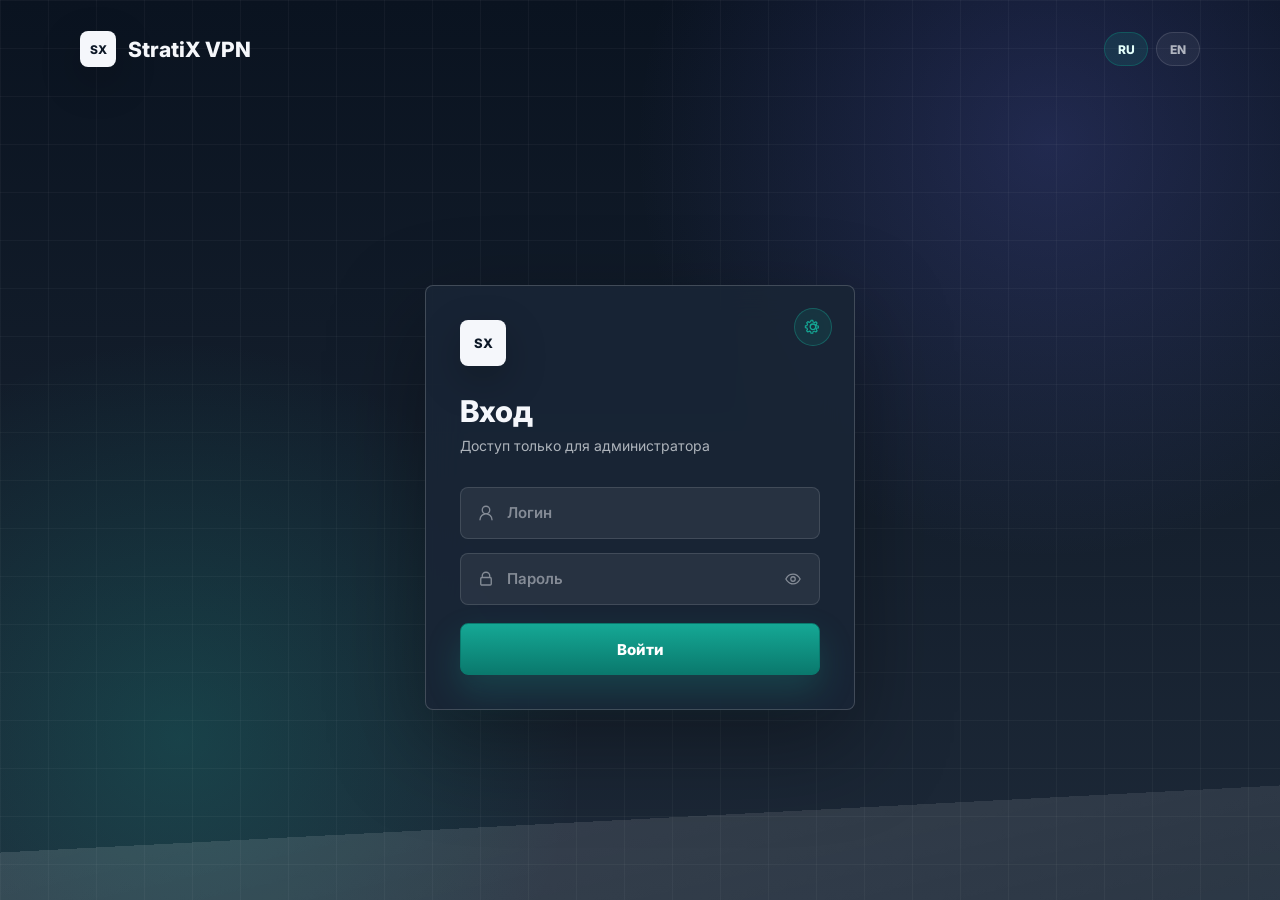
==== stratix-panel-preview/index.html @ 1c5e2c32 "Restore StratiX preview color palette" ====
<!doctype html>
<html lang="ru">
  <head>
    <meta charset="UTF-8" />
    <meta name="viewport" content="width=device-width, initial-scale=1.0" />
    <meta
      name="description"
      content="StratiX VPN panel preview: private 3AX-UI access screen."
    />
    <title>StratiX VPN Panel Preview</title>
    <style>
      @import url("https://fonts.googleapis.com/css2?family=Inter:wght@400;500;600;700;800&display=swap");

      :root {
        color-scheme: dark;
        --bg: #0a1320;
        --bg-2: #1d2938;
        --surface: rgba(25, 37, 54, 0.9);
        --surface-muted: rgba(255, 255, 255, 0.065);
        --line: rgba(255, 255, 255, 0.12);
        --line-strong: rgba(255, 255, 255, 0.18);
        --text: #f5f7fb;
        --muted: rgba(245, 247, 251, 0.68);
        --dim: rgba(245, 247, 251, 0.46);
        --accent: #15a895;
        --accent-strong: #0a796d;
        --focus: rgba(21, 168, 149, 0.22);
        --shadow: 0 34px 95px rgba(0, 0, 0, 0.34);
        --soft-shadow: 0 14px 42px rgba(0, 0, 0, 0.24);
        --radius: 8px;
      }

      * {
        box-sizing: border-box;
      }

      body {
        margin: 0;
        min-height: 100vh;
        overflow-x: hidden;
        background:
          linear-gradient(rgba(255, 255, 255, 0.035) 1px, transparent 1px),
          linear-gradient(90deg, rgba(255, 255, 255, 0.035) 1px, transparent 1px),
          radial-gradient(circle at 82% 16%, rgba(98, 102, 217, 0.24), transparent 32%),
          radial-gradient(circle at 14% 82%, rgba(21, 168, 149, 0.22), transparent 30%),
          linear-gradient(180deg, var(--bg), var(--bg-2));
        background-size:
          48px 48px,
          48px 48px,
          auto,
          auto,
          auto;
        color: var(--text);
        font-family: Inter, system-ui, -apple-system, BlinkMacSystemFont, "Segoe UI", sans-serif;
        letter-spacing: 0;
      }

      button,
      input {
        font: inherit;
      }

      button {
        cursor: pointer;
      }

      .page {
        position: relative;
        isolation: isolate;
        min-height: 100vh;
      }

      .page::after {
        position: fixed;
        right: -8vw;
        bottom: -25vh;
        left: -8vw;
        z-index: 0;
        height: 34vh;
        content: "";
        background:
          linear-gradient(170deg, rgba(255, 255, 255, 0.12), rgba(255, 255, 255, 0.03)),
          linear-gradient(7deg, transparent 0 43%, rgba(21, 168, 149, 0.24) 44% 49%, transparent 50%),
          linear-gradient(-6deg, transparent 0 33%, rgba(98, 102, 217, 0.24) 34% 39%, transparent 40%);
        transform: skewY(-3deg);
      }

      .shell {
        position: relative;
        z-index: 1;
        display: flex;
        flex-direction: column;
        width: min(1120px, calc(100vw - 48px));
        min-height: 100vh;
        margin: 0 auto;
        padding: 28px 0 44px;
      }

      .nav {
        display: flex;
        align-items: center;
        justify-content: space-between;
        gap: 18px;
        min-height: 42px;
      }

      .brand {
        display: inline-flex;
        align-items: center;
        gap: 12px;
        color: var(--text);
        font-size: 21px;
        font-weight: 800;
        text-decoration: none;
      }

      .brand-mark,
      .card-mark {
        display: grid;
        place-items: center;
        border-radius: var(--radius);
        background: #f5f7fb;
        color: #0d1827;
        font-weight: 800;
        box-shadow: var(--soft-shadow);
      }

      .brand-mark {
        width: 36px;
        height: 36px;
        font-size: 12px;
      }

      .language-controls {
        display: flex;
        align-items: center;
        gap: 8px;
      }

      .language-button {
        display: inline-flex;
        align-items: center;
        justify-content: center;
        min-width: 44px;
        min-height: 34px;
        padding: 0 12px;
        border: 1px solid var(--line);
        border-radius: 999px;
        background: rgba(255, 255, 255, 0.055);
        color: var(--muted);
        font-size: 12px;
        font-weight: 800;
      }

      .language-button.is-active {
        border-color: rgba(10, 134, 120, 0.42);
        background: rgba(21, 168, 149, 0.14);
        color: #e3fffb;
      }

      .preview-stage {
        display: grid;
        flex: 1;
        place-items: center;
        padding: clamp(54px, 11vh, 118px) 0 30px;
      }

      .login-card {
        position: relative;
        width: min(100%, 430px);
        padding: 34px;
        border: 1px solid var(--line-strong);
        border-radius: var(--radius);
        background: var(--surface);
        box-shadow: var(--shadow);
        backdrop-filter: blur(18px);
      }

      .settings-button {
        position: absolute;
        top: 22px;
        right: 22px;
        display: grid;
        width: 38px;
        height: 38px;
        place-items: center;
        border: 1px solid rgba(21, 168, 149, 0.38);
        border-radius: 999px;
        background: rgba(21, 168, 149, 0.12);
        color: var(--accent);
      }

      .settings-button svg {
        width: 18px;
        height: 18px;
      }

      .card-mark {
        width: 46px;
        height: 46px;
        font-size: 13px;
      }

      .card-title {
        margin: 28px 0 6px;
        color: var(--text);
        font-size: 30px;
        font-weight: 800;
        line-height: 1.18;
      }

      .card-subtitle {
        margin: 0 0 30px;
        color: var(--muted);
        font-size: 14px;
        line-height: 1.55;
      }

      .form {
        display: grid;
        gap: 14px;
      }

      .field {
        position: relative;
        display: block;
      }

      .field > svg {
        position: absolute;
        top: 50%;
        left: 17px;
        width: 18px;
        height: 18px;
        color: var(--dim);
        pointer-events: none;
        transform: translateY(-50%);
      }

      .field input {
        width: 100%;
        height: 52px;
        padding: 0 46px;
        border: 1px solid var(--line);
        border-radius: var(--radius);
        outline: none;
        appearance: none;
        background: var(--surface-muted);
        color: var(--text);
        font-size: 15px;
        font-weight: 600;
        line-height: 52px;
      }

      .field input::placeholder {
        color: var(--dim);
        font-weight: 600;
      }

      .field input:focus {
        border-color: rgba(10, 134, 120, 0.58);
        box-shadow: 0 0 0 3px var(--focus);
      }

      .eye-button {
        position: absolute;
        top: 50%;
        right: 11px;
        display: grid;
        width: 32px;
        height: 32px;
        place-items: center;
        border: 0;
        border-radius: 999px;
        background: transparent;
        color: var(--dim);
        transform: translateY(-50%);
      }

      .eye-button svg {
        width: 18px;
        height: 18px;
      }

      .submit {
        display: inline-flex;
        align-items: center;
        justify-content: center;
        width: 100%;
        min-height: 52px;
        margin-top: 4px;
        border: 1px solid var(--accent-strong);
        border-radius: var(--radius);
        background: linear-gradient(180deg, var(--accent), var(--accent-strong));
        color: #fff;
        font-size: 15px;
        font-weight: 800;
        box-shadow: 0 16px 34px rgba(21, 168, 149, 0.22);
      }

      .submit:focus-visible,
      .settings-button:focus-visible,
      .language-button:focus-visible,
      .eye-button:focus-visible {
        outline: 3px solid var(--focus);
        outline-offset: 2px;
      }

      .toast {
        position: fixed;
        right: 22px;
        bottom: 22px;
        z-index: 10;
        max-width: min(360px, calc(100vw - 44px));
        padding: 13px 15px;
        border: 1px solid var(--line-strong);
        border-radius: var(--radius);
        background: #192536;
        color: var(--text);
        box-shadow: var(--shadow);
        font-size: 14px;
        font-weight: 700;
        opacity: 0;
        transform: translateY(12px);
        transition:
          opacity 0.18s ease,
          transform 0.18s ease;
        pointer-events: none;
      }

      .toast.is-visible {
        opacity: 1;
        transform: translateY(0);
      }

      @media (max-width: 560px) {
        .shell {
          width: min(100vw - 28px, 430px);
          padding-top: 20px;
        }

        .brand {
          font-size: 19px;
        }

        .preview-stage {
          padding-top: 44px;
        }

        .login-card {
          padding: 24px;
        }
      }
    </style>
  </head>
  <body>
    <div class="page">
      <div class="shell">
        <header class="nav">
          <a class="brand" href="#" aria-label="StratiX VPN">
            <span class="brand-mark">SX</span>
            <span>StratiX VPN</span>
          </a>

          <div class="language-controls" aria-label="Language">
            <button class="language-button is-active" type="button" data-language="ru">RU</button>
            <button class="language-button" type="button" data-language="en">EN</button>
          </div>
        </header>

        <main class="preview-stage">
          <section class="login-card" aria-label="Login preview">
            <button class="settings-button" type="button" aria-label="Settings" data-demo-button>
              <svg viewBox="0 0 24 24" fill="none" aria-hidden="true">
                <path
                  d="M12 15.5A3.5 3.5 0 1 0 12 8a3.5 3.5 0 0 0 0 7.5Z"
                  stroke="currentColor"
                  stroke-width="1.8"
                />
                <path
                  d="M19.2 13.2v-2.4l-2.1-.4a6.7 6.7 0 0 0-.8-1.9l1.2-1.8-1.7-1.7-1.8 1.2c-.6-.3-1.2-.6-1.9-.8L11.7 3H9.3l-.4 2.1c-.7.2-1.3.4-1.9.8L5.2 4.7 3.5 6.4l1.2 1.8c-.3.6-.6 1.2-.8 1.9l-2.1.4v2.4l2.1.4c.2.7.4 1.3.8 1.9L3.5 17l1.7 1.7 1.8-1.2c.6.3 1.2.6 1.9.8l.4 2.1h2.4l.4-2.1c.7-.2 1.3-.4 1.9-.8l1.8 1.2 1.7-1.7-1.2-1.8c.3-.6.6-1.2.8-1.9l2.1-.1Z"
                  stroke="currentColor"
                  stroke-width="1.5"
                  stroke-linejoin="round"
                />
              </svg>
            </button>

            <span class="card-mark">SX</span>
            <h1 class="card-title" data-i18n="loginTitle">Вход</h1>
            <p class="card-subtitle" data-i18n="loginSubtitle">Доступ только для администратора</p>

            <form class="form" aria-label="Demo login form">
              <label class="field">
                <svg viewBox="0 0 24 24" fill="none" aria-hidden="true">
                  <path
                    d="M20 21a8 8 0 0 0-16 0M12 13a5 5 0 1 0 0-10 5 5 0 0 0 0 10Z"
                    stroke="currentColor"
                    stroke-width="1.8"
                    stroke-linecap="round"
                  />
                </svg>
                <input autocomplete="off" type="text" data-i18n-placeholder="username" />
              </label>
              <label class="field">
                <svg viewBox="0 0 24 24" fill="none" aria-hidden="true">
                  <path
                    d="M7 10V8a5 5 0 0 1 10 0v2M6.5 10h11A1.5 1.5 0 0 1 19 11.5v7A1.5 1.5 0 0 1 17.5 20h-11A1.5 1.5 0 0 1 5 18.5v-7A1.5 1.5 0 0 1 6.5 10Z"
                    stroke="currentColor"
                    stroke-width="1.8"
                    stroke-linecap="round"
                  />
                </svg>
                <input autocomplete="off" type="password" data-i18n-placeholder="password" />
                <button class="eye-button" type="button" aria-label="Show password" data-password-toggle>
                  <svg viewBox="0 0 24 24" fill="none" aria-hidden="true">
                    <path
                      d="M2.5 12S6 5.5 12 5.5 21.5 12 21.5 12 18 18.5 12 18.5 2.5 12 2.5 12Z"
                      stroke="currentColor"
                      stroke-width="1.7"
                    />
                    <path
                      d="M12 15a3 3 0 1 0 0-6 3 3 0 0 0 0 6Z"
                      stroke="currentColor"
                      stroke-width="1.7"
                    />
                  </svg>
                </button>
              </label>
              <button class="submit" type="submit" data-i18n="loginButton">Войти</button>
            </form>
          </section>
        </main>
      </div>
    </div>

    <div class="toast" role="status" aria-live="polite" data-toast></div>

    <script>
      const dictionary = {
        ru: {
          loginTitle: "Вход",
          loginSubtitle: "Доступ только для администратора",
          username: "Логин",
          password: "Пароль",
          loginButton: "Войти",
          demoToast: "Это preview. Настоящая панель открывается через SSH-туннель."
        },
        en: {
          loginTitle: "Sign in",
          loginSubtitle: "Administrator access only",
          username: "Username",
          password: "Password",
          loginButton: "Log in",
          demoToast: "This is a preview. The real panel opens through an SSH tunnel."
        }
      };

      const state = {
        language: localStorage.getItem("stratix-preview-language") || "ru"
      };

      const toast = document.querySelector("[data-toast]");

      function translate() {
        const copy = dictionary[state.language];
        document.documentElement.lang = state.language;
        document.querySelectorAll("[data-i18n]").forEach((node) => {
          const key = node.getAttribute("data-i18n");
          node.textContent = copy[key];
        });
        document.querySelectorAll("[data-i18n-placeholder]").forEach((node) => {
          const key = node.getAttribute("data-i18n-placeholder");
          node.setAttribute("placeholder", copy[key]);
        });
        document.querySelectorAll("[data-language]").forEach((button) => {
          button.classList.toggle("is-active", button.dataset.language === state.language);
        });
      }

      function showToast(message) {
        toast.textContent = message;
        toast.classList.add("is-visible");
        window.clearTimeout(showToast.timer);
        showToast.timer = window.setTimeout(() => toast.classList.remove("is-visible"), 2600);
      }

      document.querySelectorAll("[data-language]").forEach((button) => {
        button.addEventListener("click", () => {
          state.language = button.dataset.language;
          localStorage.setItem("stratix-preview-language", state.language);
          translate();
        });
      });

      document.querySelector("[data-password-toggle]").addEventListener("click", () => {
        const input = document.querySelector('input[type="password"], input[data-password-visible]');
        const isVisible = input.type === "text";
        input.type = isVisible ? "password" : "text";
        input.toggleAttribute("data-password-visible", !isVisible);
      });

      document.querySelectorAll("[data-demo-button], .form").forEach((element) => {
        element.addEventListener("click", (event) => {
          if (element.classList.contains("form") && event.target.tagName !== "BUTTON") {
            return;
          }
          event.preventDefault();
          showToast(dictionary[state.language].demoToast);
        });
      });

      translate();
    </script>
  </body>
</html>
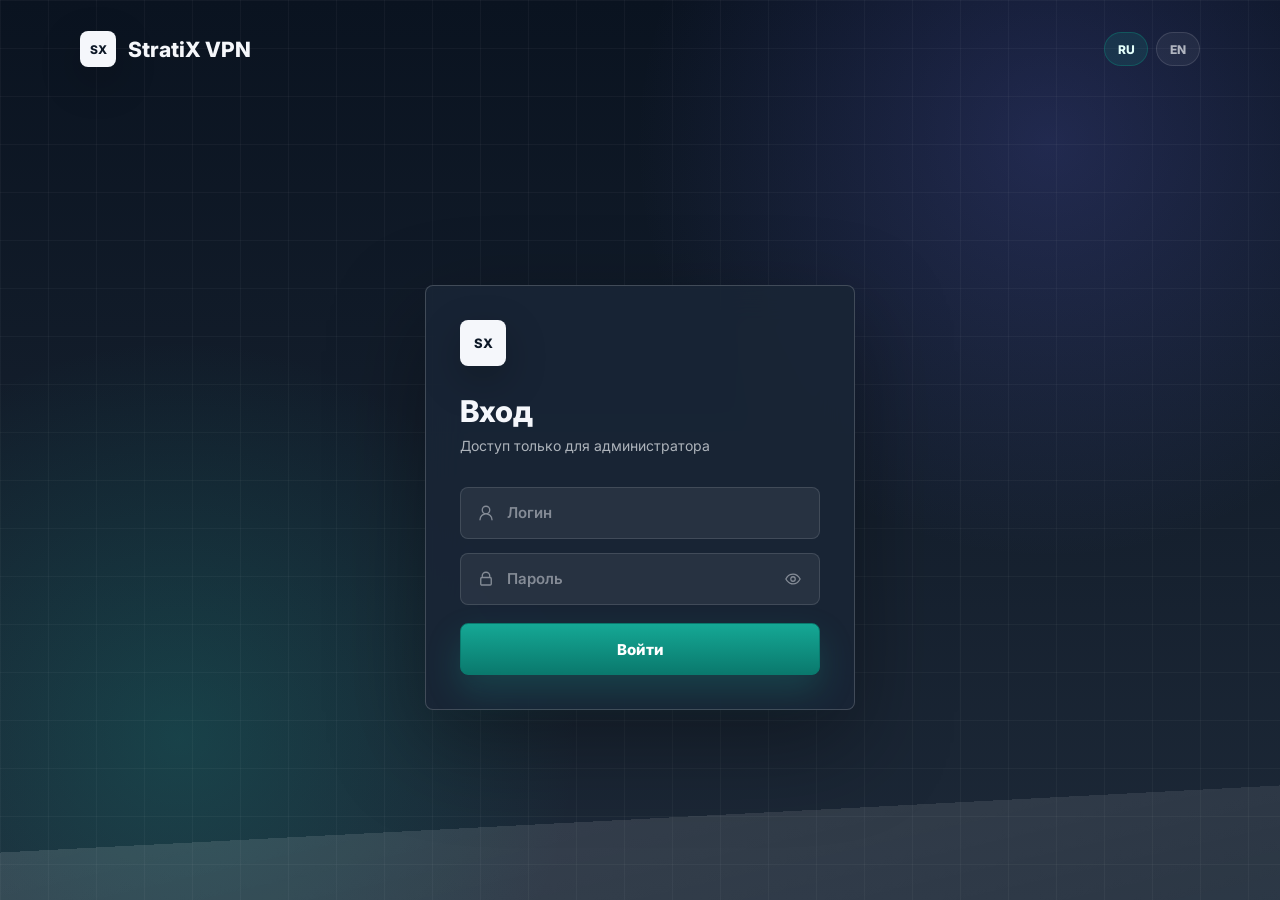
==== commit 0b857af8: "Remove preview toast and settings icon" ====
--- a/stratix-panel-preview/index.html
+++ b/stratix-panel-preview/index.html
@@ -176,25 +176,6 @@
         backdrop-filter: blur(18px);
       }
 
-      .settings-button {
-        position: absolute;
-        top: 22px;
-        right: 22px;
-        display: grid;
-        width: 38px;
-        height: 38px;
-        place-items: center;
-        border: 1px solid rgba(21, 168, 149, 0.38);
-        border-radius: 999px;
-        background: rgba(21, 168, 149, 0.12);
-        color: var(--accent);
-      }
-
-      .settings-button svg {
-        width: 18px;
-        height: 18px;
-      }
-
       .card-mark {
         width: 46px;
         height: 46px;
@@ -299,38 +280,10 @@
       }
 
       .submit:focus-visible,
-      .settings-button:focus-visible,
       .language-button:focus-visible,
       .eye-button:focus-visible {
         outline: 3px solid var(--focus);
         outline-offset: 2px;
-      }
-
-      .toast {
-        position: fixed;
-        right: 22px;
-        bottom: 22px;
-        z-index: 10;
-        max-width: min(360px, calc(100vw - 44px));
-        padding: 13px 15px;
-        border: 1px solid var(--line-strong);
-        border-radius: var(--radius);
-        background: #192536;
-        color: var(--text);
-        box-shadow: var(--shadow);
-        font-size: 14px;
-        font-weight: 700;
-        opacity: 0;
-        transform: translateY(12px);
-        transition:
-          opacity 0.18s ease,
-          transform 0.18s ease;
-        pointer-events: none;
-      }
-
-      .toast.is-visible {
-        opacity: 1;
-        transform: translateY(0);
       }
 
       @media (max-width: 560px) {
@@ -370,22 +323,6 @@
 
         <main class="preview-stage">
           <section class="login-card" aria-label="Login preview">
-            <button class="settings-button" type="button" aria-label="Settings" data-demo-button>
-              <svg viewBox="0 0 24 24" fill="none" aria-hidden="true">
-                <path
-                  d="M12 15.5A3.5 3.5 0 1 0 12 8a3.5 3.5 0 0 0 0 7.5Z"
-                  stroke="currentColor"
-                  stroke-width="1.8"
-                />
-                <path
-                  d="M19.2 13.2v-2.4l-2.1-.4a6.7 6.7 0 0 0-.8-1.9l1.2-1.8-1.7-1.7-1.8 1.2c-.6-.3-1.2-.6-1.9-.8L11.7 3H9.3l-.4 2.1c-.7.2-1.3.4-1.9.8L5.2 4.7 3.5 6.4l1.2 1.8c-.3.6-.6 1.2-.8 1.9l-2.1.4v2.4l2.1.4c.2.7.4 1.3.8 1.9L3.5 17l1.7 1.7 1.8-1.2c.6.3 1.2.6 1.9.8l.4 2.1h2.4l.4-2.1c.7-.2 1.3-.4 1.9-.8l1.8 1.2 1.7-1.7-1.2-1.8c.3-.6.6-1.2.8-1.9l2.1-.1Z"
-                  stroke="currentColor"
-                  stroke-width="1.5"
-                  stroke-linejoin="round"
-                />
-              </svg>
-            </button>
-
             <span class="card-mark">SX</span>
             <h1 class="card-title" data-i18n="loginTitle">Вход</h1>
             <p class="card-subtitle" data-i18n="loginSubtitle">Доступ только для администратора</p>
@@ -434,8 +371,6 @@
       </div>
     </div>
 
-    <div class="toast" role="status" aria-live="polite" data-toast></div>
-
     <script>
       const dictionary = {
         ru: {
@@ -443,24 +378,20 @@
           loginSubtitle: "Доступ только для администратора",
           username: "Логин",
           password: "Пароль",
-          loginButton: "Войти",
-          demoToast: "Это preview. Настоящая панель открывается через SSH-туннель."
+          loginButton: "Войти"
         },
         en: {
           loginTitle: "Sign in",
           loginSubtitle: "Administrator access only",
           username: "Username",
           password: "Password",
-          loginButton: "Log in",
-          demoToast: "This is a preview. The real panel opens through an SSH tunnel."
+          loginButton: "Log in"
         }
       };
 
       const state = {
         language: localStorage.getItem("stratix-preview-language") || "ru"
       };
-
-      const toast = document.querySelector("[data-toast]");
 
       function translate() {
         const copy = dictionary[state.language];
@@ -478,13 +409,6 @@
         });
       }
 
-      function showToast(message) {
-        toast.textContent = message;
-        toast.classList.add("is-visible");
-        window.clearTimeout(showToast.timer);
-        showToast.timer = window.setTimeout(() => toast.classList.remove("is-visible"), 2600);
-      }
-
       document.querySelectorAll("[data-language]").forEach((button) => {
         button.addEventListener("click", () => {
           state.language = button.dataset.language;
@@ -500,14 +424,8 @@
         input.toggleAttribute("data-password-visible", !isVisible);
       });
 
-      document.querySelectorAll("[data-demo-button], .form").forEach((element) => {
-        element.addEventListener("click", (event) => {
-          if (element.classList.contains("form") && event.target.tagName !== "BUTTON") {
-            return;
-          }
-          event.preventDefault();
-          showToast(dictionary[state.language].demoToast);
-        });
+      document.querySelector(".form").addEventListener("submit", (event) => {
+        event.preventDefault();
       });
 
       translate();
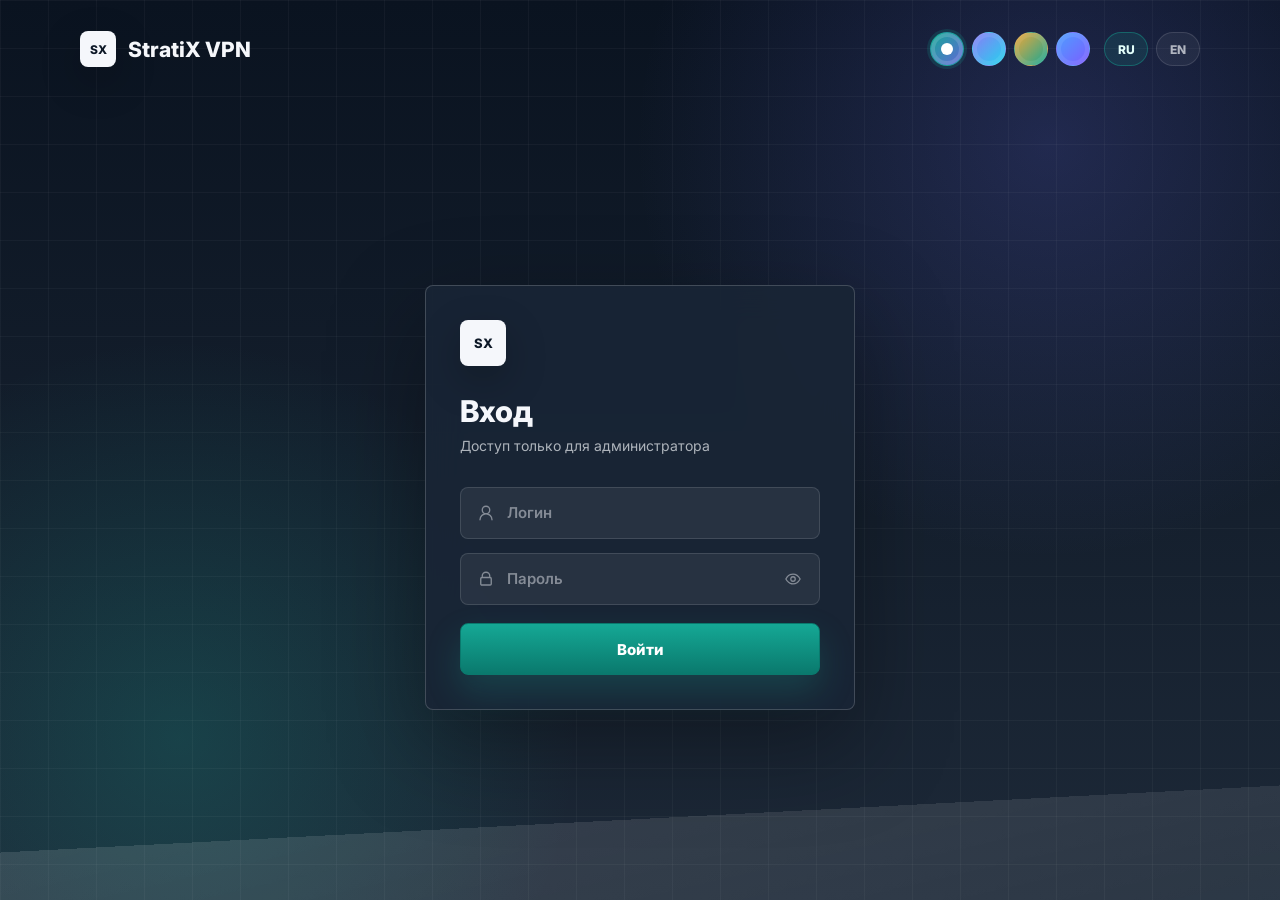
==== commit 338250aa: "Add StratiX preview theme color picker" ====
--- a/stratix-panel-preview/index.html
+++ b/stratix-panel-preview/index.html
@@ -24,10 +24,49 @@
         --dim: rgba(245, 247, 251, 0.46);
         --accent: #15a895;
         --accent-strong: #0a796d;
-        --focus: rgba(21, 168, 149, 0.22);
+        --accent-rgb: 21, 168, 149;
+        --glow-a-rgb: 98, 102, 217;
+        --glow-b-rgb: 21, 168, 149;
+        --focus: rgba(var(--accent-rgb), 0.22);
         --shadow: 0 34px 95px rgba(0, 0, 0, 0.34);
         --soft-shadow: 0 14px 42px rgba(0, 0, 0, 0.24);
         --radius: 8px;
+      }
+
+      body[data-theme="violet"] {
+        --bg: #100f24;
+        --bg-2: #251f3e;
+        --surface: rgba(31, 28, 55, 0.9);
+        --surface-muted: rgba(255, 255, 255, 0.07);
+        --accent: #8b7cf6;
+        --accent-strong: #5e50c9;
+        --accent-rgb: 139, 124, 246;
+        --glow-a-rgb: 139, 124, 246;
+        --glow-b-rgb: 34, 211, 238;
+      }
+
+      body[data-theme="amber"] {
+        --bg: #17120c;
+        --bg-2: #2b2116;
+        --surface: rgba(43, 32, 21, 0.9);
+        --surface-muted: rgba(255, 255, 255, 0.065);
+        --accent: #f1a638;
+        --accent-strong: #ad6315;
+        --accent-rgb: 241, 166, 56;
+        --glow-a-rgb: 241, 166, 56;
+        --glow-b-rgb: 21, 168, 149;
+      }
+
+      body[data-theme="blue"] {
+        --bg: #071528;
+        --bg-2: #172b47;
+        --surface: rgba(21, 39, 63, 0.9);
+        --surface-muted: rgba(255, 255, 255, 0.065);
+        --accent: #4d9fff;
+        --accent-strong: #276bc4;
+        --accent-rgb: 77, 159, 255;
+        --glow-a-rgb: 77, 159, 255;
+        --glow-b-rgb: 125, 92, 255;
       }
 
       * {
@@ -41,8 +80,8 @@
         background:
           linear-gradient(rgba(255, 255, 255, 0.035) 1px, transparent 1px),
           linear-gradient(90deg, rgba(255, 255, 255, 0.035) 1px, transparent 1px),
-          radial-gradient(circle at 82% 16%, rgba(98, 102, 217, 0.24), transparent 32%),
-          radial-gradient(circle at 14% 82%, rgba(21, 168, 149, 0.22), transparent 30%),
+          radial-gradient(circle at 82% 16%, rgba(var(--glow-a-rgb), 0.24), transparent 32%),
+          radial-gradient(circle at 14% 82%, rgba(var(--glow-b-rgb), 0.22), transparent 30%),
           linear-gradient(180deg, var(--bg), var(--bg-2));
         background-size:
           48px 48px,
@@ -80,8 +119,8 @@
         content: "";
         background:
           linear-gradient(170deg, rgba(255, 255, 255, 0.12), rgba(255, 255, 255, 0.03)),
-          linear-gradient(7deg, transparent 0 43%, rgba(21, 168, 149, 0.24) 44% 49%, transparent 50%),
-          linear-gradient(-6deg, transparent 0 33%, rgba(98, 102, 217, 0.24) 34% 39%, transparent 40%);
+          linear-gradient(7deg, transparent 0 43%, rgba(var(--glow-b-rgb), 0.24) 44% 49%, transparent 50%),
+          linear-gradient(-6deg, transparent 0 33%, rgba(var(--glow-a-rgb), 0.24) 34% 39%, transparent 40%);
         transform: skewY(-3deg);
       }
 
@@ -131,10 +170,44 @@
         font-size: 12px;
       }
 
+      .panel-controls {
+        display: flex;
+        align-items: center;
+        gap: 14px;
+      }
+
+      .theme-controls,
       .language-controls {
         display: flex;
         align-items: center;
         gap: 8px;
+      }
+
+      .theme-swatch {
+        position: relative;
+        width: 34px;
+        height: 34px;
+        border: 1px solid var(--line);
+        border-radius: 999px;
+        background:
+          linear-gradient(135deg, var(--swatch-a), var(--swatch-b));
+        box-shadow: inset 0 0 0 4px rgba(255, 255, 255, 0.08);
+        padding: 0;
+      }
+
+      .theme-swatch.is-active {
+        border-color: rgba(var(--accent-rgb), 0.74);
+        box-shadow:
+          inset 0 0 0 4px rgba(255, 255, 255, 0.14),
+          0 0 0 3px rgba(var(--accent-rgb), 0.18);
+      }
+
+      .theme-swatch.is-active::after {
+        position: absolute;
+        inset: 10px;
+        border-radius: 999px;
+        background: #fff;
+        content: "";
       }
 
       .language-button {
@@ -153,8 +226,8 @@
       }
 
       .language-button.is-active {
-        border-color: rgba(10, 134, 120, 0.42);
-        background: rgba(21, 168, 149, 0.14);
+        border-color: rgba(var(--accent-rgb), 0.42);
+        background: rgba(var(--accent-rgb), 0.14);
         color: #e3fffb;
       }
 
@@ -239,7 +312,7 @@
       }
 
       .field input:focus {
-        border-color: rgba(10, 134, 120, 0.58);
+        border-color: rgba(var(--accent-rgb), 0.58);
         box-shadow: 0 0 0 3px var(--focus);
       }
 
@@ -276,11 +349,12 @@
         color: #fff;
         font-size: 15px;
         font-weight: 800;
-        box-shadow: 0 16px 34px rgba(21, 168, 149, 0.22);
+        box-shadow: 0 16px 34px rgba(var(--accent-rgb), 0.22);
       }
 
       .submit:focus-visible,
       .language-button:focus-visible,
+      .theme-swatch:focus-visible,
       .eye-button:focus-visible {
         outline: 3px solid var(--focus);
         outline-offset: 2px;
@@ -294,6 +368,21 @@
 
         .brand {
           font-size: 19px;
+        }
+
+        .nav {
+          align-items: flex-start;
+        }
+
+        .panel-controls {
+          align-items: flex-end;
+          flex-direction: column;
+          gap: 8px;
+        }
+
+        .theme-swatch {
+          width: 32px;
+          height: 32px;
         }
 
         .preview-stage {
@@ -315,9 +404,41 @@
             <span>StratiX VPN</span>
           </a>
 
-          <div class="language-controls" aria-label="Language">
-            <button class="language-button is-active" type="button" data-language="ru">RU</button>
-            <button class="language-button" type="button" data-language="en">EN</button>
+          <div class="panel-controls">
+            <div class="theme-controls" aria-label="Цвет темы">
+              <button
+                class="theme-swatch is-active"
+                type="button"
+                data-theme="ocean"
+                aria-label="Бирюзовая тема"
+                style="--swatch-a: #15a895; --swatch-b: #6266d9"
+              ></button>
+              <button
+                class="theme-swatch"
+                type="button"
+                data-theme="violet"
+                aria-label="Фиолетовая тема"
+                style="--swatch-a: #8b7cf6; --swatch-b: #22d3ee"
+              ></button>
+              <button
+                class="theme-swatch"
+                type="button"
+                data-theme="amber"
+                aria-label="Янтарная тема"
+                style="--swatch-a: #f1a638; --swatch-b: #15a895"
+              ></button>
+              <button
+                class="theme-swatch"
+                type="button"
+                data-theme="blue"
+                aria-label="Синяя тема"
+                style="--swatch-a: #4d9fff; --swatch-b: #7d5cff"
+              ></button>
+            </div>
+            <div class="language-controls" aria-label="Language">
+              <button class="language-button is-active" type="button" data-language="ru">RU</button>
+              <button class="language-button" type="button" data-language="en">EN</button>
+            </div>
           </div>
         </header>
 
@@ -389,8 +510,13 @@
         }
       };
 
+      const availableThemes = ["ocean", "violet", "amber", "blue"];
+
       const state = {
-        language: localStorage.getItem("stratix-preview-language") || "ru"
+        language: localStorage.getItem("stratix-preview-language") || "ru",
+        theme: availableThemes.includes(localStorage.getItem("stratix-preview-theme"))
+          ? localStorage.getItem("stratix-preview-theme")
+          : "ocean"
       };
 
       function translate() {
@@ -409,6 +535,14 @@
         });
       }
 
+      function applyTheme() {
+        document.body.dataset.theme = state.theme;
+        document.querySelectorAll(".theme-swatch[data-theme]").forEach((button) => {
+          button.classList.toggle("is-active", button.dataset.theme === state.theme);
+        });
+        localStorage.setItem("stratix-preview-theme", state.theme);
+      }
+
       document.querySelectorAll("[data-language]").forEach((button) => {
         button.addEventListener("click", () => {
           state.language = button.dataset.language;
@@ -417,6 +551,13 @@
         });
       });
 
+      document.querySelectorAll(".theme-swatch[data-theme]").forEach((button) => {
+        button.addEventListener("click", () => {
+          state.theme = button.dataset.theme;
+          applyTheme();
+        });
+      });
+
       document.querySelector("[data-password-toggle]").addEventListener("click", () => {
         const input = document.querySelector('input[type="password"], input[data-password-visible]');
         const isVisible = input.type === "text";
@@ -428,6 +569,7 @@
         event.preventDefault();
       });
 
+      applyTheme();
       translate();
     </script>
   </body>
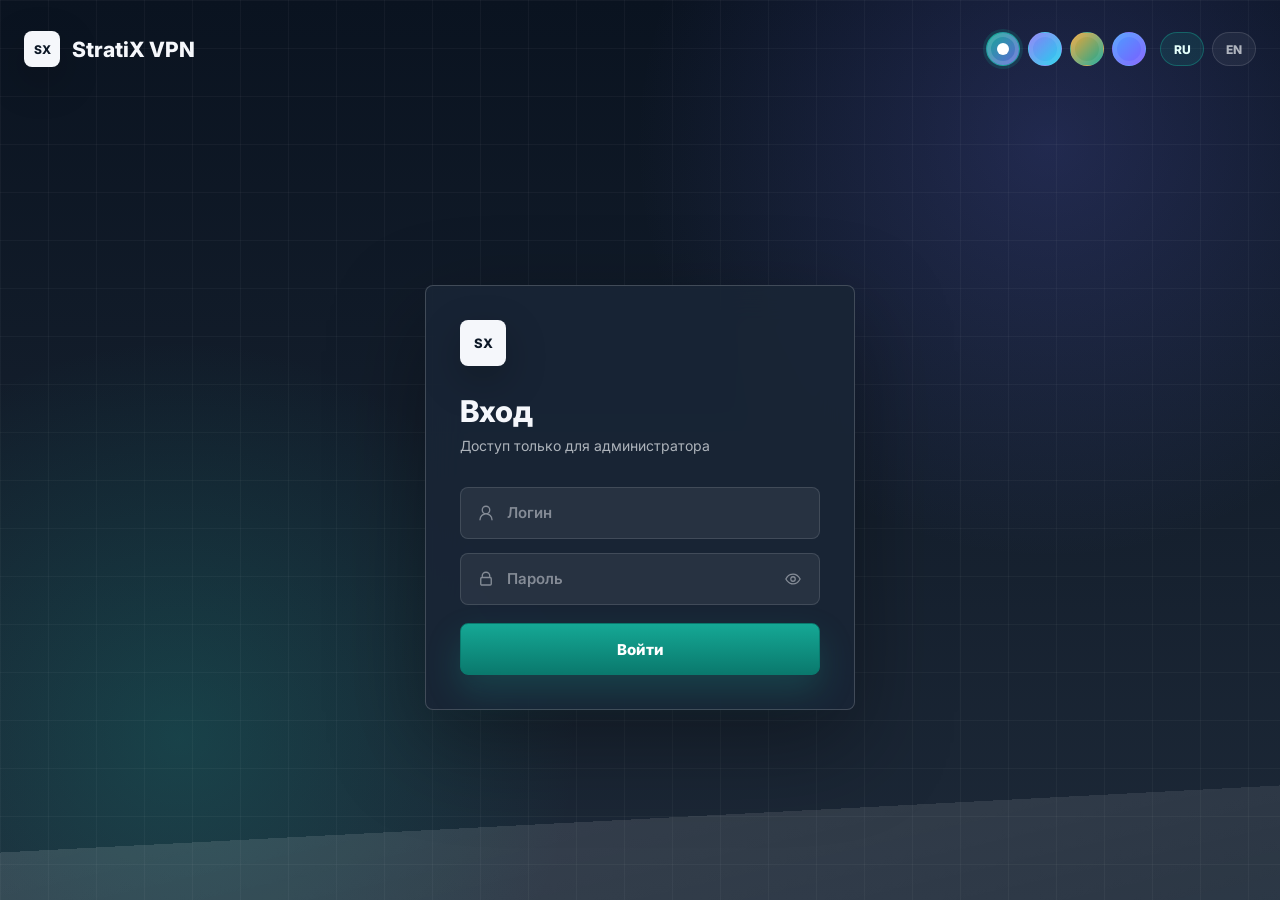
==== commit 146a9be0: "Refine StratiX preview dashboard UI" ====
--- a/stratix-panel-preview/index.html
+++ b/stratix-panel-preview/index.html
@@ -103,6 +103,10 @@
         cursor: pointer;
       }
 
+      .is-hidden {
+        display: none !important;
+      }
+
       .page {
         position: relative;
         isolation: isolate;
@@ -129,7 +133,7 @@
         z-index: 1;
         display: flex;
         flex-direction: column;
-        width: min(1120px, calc(100vw - 48px));
+        width: min(1260px, calc(100vw - 48px));
         min-height: 100vh;
         margin: 0 auto;
         padding: 28px 0 44px;
@@ -231,11 +235,17 @@
         color: #e3fffb;
       }
 
-      .preview-stage {
+      .preview-stage,
+      .dashboard-stage {
         display: grid;
         flex: 1;
         place-items: center;
         padding: clamp(54px, 11vh, 118px) 0 30px;
+      }
+
+      .dashboard-stage {
+        place-items: start center;
+        padding: 30px 0;
       }
 
       .login-card {
@@ -273,6 +283,19 @@
       .form {
         display: grid;
         gap: 14px;
+      }
+
+      .form-error {
+        min-height: 19px;
+        margin: -2px 0 0;
+        color: #ff8f9b;
+        font-size: 13px;
+        font-weight: 700;
+        line-height: 1.45;
+      }
+
+      .form-error:empty {
+        display: none;
       }
 
       .field {
@@ -352,7 +375,381 @@
         box-shadow: 0 16px 34px rgba(var(--accent-rgb), 0.22);
       }
 
+      .console-panel {
+        width: min(100%, 1180px);
+        padding: 0;
+        overflow: hidden;
+        border: 1px solid var(--line-strong);
+        border-radius: var(--radius);
+        background: rgba(13, 24, 38, 0.96);
+        box-shadow: var(--shadow);
+        backdrop-filter: blur(18px);
+      }
+
+      .operator-console {
+        display: grid;
+        grid-template-columns: 218px minmax(0, 1fr);
+        min-height: 672px;
+      }
+
+      .console-sidebar {
+        display: flex;
+        flex-direction: column;
+        gap: 18px;
+        padding: 18px 14px;
+        border-right: 1px solid var(--line);
+        background: rgba(0, 0, 0, 0.14);
+      }
+
+      .sidebar-brand {
+        display: flex;
+        align-items: center;
+        gap: 10px;
+        padding: 4px 4px 12px;
+        border-bottom: 1px solid var(--line);
+        color: var(--text);
+        font-size: 15px;
+        font-weight: 850;
+      }
+
+      .sidebar-brand .card-mark {
+        width: 34px;
+        height: 34px;
+        font-size: 11px;
+      }
+
+      .sidebar-nav {
+        display: grid;
+        gap: 5px;
+      }
+
+      .sidebar-link {
+        display: flex;
+        align-items: center;
+        justify-content: space-between;
+        min-height: 34px;
+        padding: 0 10px;
+        border-radius: 7px;
+        color: var(--muted);
+        font-size: 13px;
+        font-weight: 750;
+      }
+
+      .sidebar-link.is-active {
+        background: rgba(var(--accent-rgb), 0.13);
+        color: var(--text);
+      }
+
+      .sidebar-count {
+        min-width: 24px;
+        padding: 2px 7px;
+        border-radius: 999px;
+        background: rgba(255, 255, 255, 0.08);
+        color: var(--text);
+        font-size: 11px;
+        text-align: center;
+      }
+
+      .sidebar-foot {
+        margin-top: auto;
+        padding: 12px 10px;
+        border: 1px solid var(--line);
+        border-radius: var(--radius);
+        color: var(--muted);
+        font-size: 12px;
+        line-height: 1.45;
+      }
+
+      .workbench {
+        min-width: 0;
+        padding: 22px;
+      }
+
+      .console-top {
+        display: flex;
+        align-items: center;
+        justify-content: space-between;
+        gap: 18px;
+        padding-bottom: 18px;
+        border-bottom: 1px solid var(--line);
+      }
+
+      .console-heading {
+        display: flex;
+        align-items: center;
+        gap: 14px;
+      }
+
+      .console-title {
+        margin: 0;
+        color: var(--text);
+        font-size: 22px;
+        font-weight: 800;
+        line-height: 1.12;
+      }
+
+      .console-subtitle {
+        display: none;
+      }
+
+      .logout-button {
+        min-height: 36px;
+        padding: 0 14px;
+        border: 1px solid var(--line);
+        border-radius: 999px;
+        background: rgba(255, 255, 255, 0.055);
+        color: var(--text);
+        font-size: 13px;
+        font-weight: 800;
+      }
+
+      .dashboard-grid {
+        display: grid;
+        grid-template-columns: repeat(4, minmax(0, 1fr));
+        gap: 10px;
+        margin-top: 16px;
+      }
+
+      .dashboard-card {
+        min-height: 84px;
+        padding: 14px;
+        border: 1px solid var(--line);
+        border-radius: var(--radius);
+        background: rgba(255, 255, 255, 0.035);
+      }
+
+      .dashboard-card span {
+        display: block;
+        color: var(--dim);
+        font-size: 12px;
+        font-weight: 800;
+        text-transform: uppercase;
+      }
+
+      .dashboard-card strong {
+        display: block;
+        margin-top: 10px;
+        color: var(--text);
+        font-size: 23px;
+        line-height: 1.1;
+      }
+
+      .dashboard-card p {
+        display: none;
+      }
+
+      .dashboard-card strong.small-value {
+        font-size: 18px;
+      }
+
+      .console-layout {
+        display: grid;
+        grid-template-columns: minmax(0, 1.45fr) minmax(260px, 0.9fr);
+        gap: 12px;
+        margin-top: 12px;
+      }
+
+      .console-layout--lower {
+        grid-template-columns: minmax(0, 1.2fr) minmax(280px, 0.8fr);
+      }
+
+      .section-card {
+        min-width: 0;
+        padding: 16px;
+        border: 1px solid var(--line);
+        border-radius: var(--radius);
+        background: rgba(255, 255, 255, 0.026);
+      }
+
+      .section-head {
+        display: flex;
+        align-items: flex-start;
+        justify-content: space-between;
+        gap: 14px;
+        margin-bottom: 14px;
+      }
+
+      .section-title {
+        margin: 0;
+        color: var(--text);
+        font-size: 16px;
+        font-weight: 850;
+      }
+
+      .section-subtitle {
+        display: none;
+      }
+
+      .state-pill {
+        flex: 0 0 auto;
+        display: inline-flex;
+        align-items: center;
+        gap: 8px;
+        min-height: 30px;
+        padding: 0 10px;
+        border: 1px solid rgba(var(--accent-rgb), 0.28);
+        border-radius: 999px;
+        background: rgba(var(--accent-rgb), 0.12);
+        color: var(--text);
+        font-size: 12px;
+        font-weight: 850;
+      }
+
+      .state-pill::before {
+        width: 7px;
+        height: 7px;
+        border-radius: 999px;
+        background: var(--accent);
+        content: "";
+      }
+
+      .server-row,
+      .client-row,
+      .audit-row {
+        display: grid;
+        gap: 12px;
+        padding: 13px 0;
+        border-top: 1px solid var(--line);
+      }
+
+      .server-row {
+        grid-template-columns: minmax(110px, 0.85fr) minmax(120px, 0.75fr) minmax(180px, 1.25fr) minmax(90px, 0.55fr);
+        align-items: center;
+      }
+
+      .client-row {
+        grid-template-columns: minmax(130px, 1fr) minmax(88px, 0.55fr) minmax(120px, 0.75fr) minmax(105px, 0.65fr);
+        align-items: center;
+      }
+
+      .audit-row {
+        grid-template-columns: 62px minmax(0, 1fr) minmax(120px, 0.65fr);
+        align-items: center;
+      }
+
+      .row-title {
+        color: var(--text);
+        font-size: 14px;
+        font-weight: 850;
+      }
+
+      .row-subtitle,
+      .row-muted {
+        color: var(--muted);
+        font-size: 12px;
+        line-height: 1.45;
+      }
+
+      .row-subtitle {
+        display: none;
+      }
+
+      .badge-list {
+        display: flex;
+        flex-wrap: wrap;
+        gap: 6px;
+      }
+
+      .protocol-badge {
+        display: inline-flex;
+        align-items: center;
+        min-height: 26px;
+        padding: 0 9px;
+        border: 1px solid var(--line);
+        border-radius: 999px;
+        background: rgba(255, 255, 255, 0.05);
+        color: var(--text);
+        font-size: 12px;
+        font-weight: 800;
+        white-space: nowrap;
+      }
+
+      .meta-grid {
+        display: grid;
+        grid-template-columns: repeat(2, minmax(0, 1fr));
+        gap: 10px;
+      }
+
+      .meta-item {
+        min-height: 76px;
+        padding: 12px;
+        border: 1px solid var(--line);
+        border-radius: calc(var(--radius) - 2px);
+        background: rgba(0, 0, 0, 0.1);
+      }
+
+      .meta-item span {
+        display: block;
+        color: var(--dim);
+        font-size: 11px;
+        font-weight: 850;
+        text-transform: uppercase;
+      }
+
+      .meta-item strong {
+        display: block;
+        margin-top: 8px;
+        color: var(--text);
+        font-size: 14px;
+        line-height: 1.3;
+      }
+
+      .table-head {
+        display: grid;
+        grid-template-columns: minmax(130px, 1fr) minmax(88px, 0.55fr) minmax(120px, 0.75fr) minmax(105px, 0.65fr);
+        gap: 12px;
+        padding: 0 0 10px;
+        color: var(--dim);
+        font-size: 11px;
+        font-weight: 850;
+        text-transform: uppercase;
+      }
+
+      .status-line {
+        display: inline-flex;
+        align-items: center;
+        gap: 8px;
+      }
+
+      .dashboard-card strong.status-line {
+        display: inline-flex;
+      }
+
+      .status-line::before {
+        width: 8px;
+        height: 8px;
+        flex: 0 0 8px;
+        border-radius: 999px;
+        background: var(--accent);
+        box-shadow: none;
+        content: "";
+      }
+
+      .status-chip {
+        display: inline-flex;
+        align-items: center;
+        gap: 7px;
+        width: fit-content;
+        min-height: 26px;
+        padding: 0 10px;
+        border: 1px solid rgba(var(--accent-rgb), 0.28);
+        border-radius: 999px;
+        background: rgba(var(--accent-rgb), 0.1);
+        color: var(--text);
+        font-size: 12px;
+        font-weight: 850;
+      }
+
+      .status-chip::before {
+        width: 7px;
+        height: 7px;
+        border-radius: 999px;
+        background: var(--accent);
+        content: "";
+      }
+
       .submit:focus-visible,
+      .logout-button:focus-visible,
       .language-button:focus-visible,
       .theme-swatch:focus-visible,
       .eye-button:focus-visible {
@@ -391,6 +788,41 @@
 
         .login-card {
           padding: 24px;
+        }
+
+        .console-panel {
+          padding: 0;
+        }
+
+        .console-top {
+          flex-direction: column;
+          align-items: flex-start;
+        }
+
+        .dashboard-grid {
+          grid-template-columns: 1fr;
+        }
+
+        .console-layout,
+        .console-layout--lower,
+        .operator-console,
+        .server-row,
+        .client-row,
+        .table-head,
+        .meta-grid {
+          grid-template-columns: 1fr;
+        }
+
+        .table-head {
+          display: none;
+        }
+
+        .console-sidebar {
+          display: none;
+        }
+
+        .workbench {
+          padding: 18px;
         }
       }
     </style>
@@ -442,7 +874,7 @@
           </div>
         </header>
 
-        <main class="preview-stage">
+        <main class="preview-stage" data-login-screen>
           <section class="login-card" aria-label="Login preview">
             <span class="card-mark">SX</span>
             <h1 class="card-title" data-i18n="loginTitle">Вход</h1>
@@ -458,7 +890,12 @@
                     stroke-linecap="round"
                   />
                 </svg>
-                <input autocomplete="off" type="text" data-i18n-placeholder="username" />
+                <input
+                  autocomplete="username"
+                  type="text"
+                  data-login-username
+                  data-i18n-placeholder="username"
+                />
               </label>
               <label class="field">
                 <svg viewBox="0 0 24 24" fill="none" aria-hidden="true">
@@ -469,7 +906,12 @@
                     stroke-linecap="round"
                   />
                 </svg>
-                <input autocomplete="off" type="password" data-i18n-placeholder="password" />
+                <input
+                  autocomplete="current-password"
+                  type="password"
+                  data-login-password
+                  data-i18n-placeholder="password"
+                />
                 <button class="eye-button" type="button" aria-label="Show password" data-password-toggle>
                   <svg viewBox="0 0 24 24" fill="none" aria-hidden="true">
                     <path
@@ -485,8 +927,194 @@
                   </svg>
                 </button>
               </label>
+              <p class="form-error" aria-live="polite" data-login-error></p>
               <button class="submit" type="submit" data-i18n="loginButton">Войти</button>
             </form>
+          </section>
+        </main>
+
+        <main class="dashboard-stage is-hidden" data-dashboard-screen>
+          <section class="console-panel" aria-label="StratiX console">
+            <div class="operator-console">
+              <aside class="console-sidebar" aria-label="Console navigation">
+                <div class="sidebar-brand">
+                  <span class="card-mark">SX</span>
+                  <span>StratiX</span>
+                </div>
+                <nav class="sidebar-nav" aria-label="Preview sections">
+                  <div class="sidebar-link is-active">
+                    <span data-i18n="navOverview">Обзор</span>
+                    <span class="sidebar-count">4</span>
+                  </div>
+                  <div class="sidebar-link">
+                    <span data-i18n="navServers">Серверы</span>
+                    <span class="sidebar-count">1</span>
+                  </div>
+                  <div class="sidebar-link">
+                    <span data-i18n="navClients">Клиенты</span>
+                    <span class="sidebar-count">18</span>
+                  </div>
+                  <div class="sidebar-link">
+                    <span data-i18n="navBot">Бот</span>
+                    <span class="sidebar-count">on</span>
+                  </div>
+                  <div class="sidebar-link">
+                    <span data-i18n="navLogs">Журнал</span>
+                    <span class="sidebar-count">3</span>
+                  </div>
+                </nav>
+                <div class="sidebar-foot" data-i18n="sidebarFoot">
+                  Preview без подключения к приватному серверу.
+                </div>
+              </aside>
+
+              <div class="workbench">
+                <div class="console-top">
+                  <div class="console-heading">
+                    <span class="card-mark">SX</span>
+                    <div>
+                      <h1 class="console-title" data-i18n="consoleTitle">StratiX Console</h1>
+                      <p class="console-subtitle" data-i18n="consoleSubtitle">
+                        Управление VPN-доступом и ботом
+                      </p>
+                    </div>
+                  </div>
+                  <button class="logout-button" type="button" data-logout data-i18n="logoutButton">
+                    Выйти
+                  </button>
+                </div>
+
+                <div class="dashboard-grid">
+                  <article class="dashboard-card">
+                    <span data-i18n="cardUsersLabel">Пользователи</span>
+                    <strong>12</strong>
+                    <p data-i18n="cardUsersText">Клиенты получают ключи через Telegram.</p>
+                  </article>
+                  <article class="dashboard-card">
+                    <span data-i18n="cardKeysLabel">Активные ключи</span>
+                    <strong>18</strong>
+                    <p data-i18n="cardKeysText">AWG/WG конфиги и VLESS-ссылки выданы.</p>
+                  </article>
+                  <article class="dashboard-card">
+                    <span data-i18n="cardProtocolsLabel">Протоколы</span>
+                    <strong class="small-value">AWG 2 / WG 2</strong>
+                    <p data-i18n="cardProtocolsText">Плюс VLESS как ссылка для клиента.</p>
+                  </article>
+                  <article class="dashboard-card">
+                    <span data-i18n="cardStatusLabel">Статус</span>
+                    <strong class="status-line" data-i18n="cardStatusValue">Онлайн</strong>
+                    <p data-i18n="cardStatusText">Панель готова к проверке.</p>
+                  </article>
+                </div>
+
+                <div class="console-layout">
+                  <section class="section-card" aria-label="Servers">
+                    <div class="section-head">
+                      <div>
+                        <h2 class="section-title" data-i18n="serversTitle">Серверы и протоколы</h2>
+                      </div>
+                      <span class="state-pill" data-i18n="stateReady">Готово</span>
+                    </div>
+
+                    <div class="server-row">
+                      <div class="row-title" data-i18n="serverPrimaryName">Germany 1</div>
+                      <div class="row-muted">45.144.220.86</div>
+                      <div class="badge-list" aria-label="Protocols">
+                        <span class="protocol-badge">AWG 2.0</span>
+                        <span class="protocol-badge">WG 2.0</span>
+                        <span class="protocol-badge">VLESS TCP</span>
+                      </div>
+                      <span class="status-chip" data-i18n="serverOnline">Онлайн</span>
+                    </div>
+                  </section>
+
+                  <section class="section-card" aria-label="Telegram bot">
+                    <div class="section-head">
+                      <div>
+                        <h2 class="section-title" data-i18n="botTitle">Telegram-бот</h2>
+                      </div>
+                      <span class="state-pill" data-i18n="botOnline">Онлайн</span>
+                    </div>
+
+                    <div class="meta-grid">
+                      <div class="meta-item">
+                        <span data-i18n="botUsernameLabel">Бот</span>
+                        <strong>@StratiXVPNbot</strong>
+                      </div>
+                      <div class="meta-item">
+                        <span data-i18n="botModeLabel">Режим</span>
+                        <strong>Long polling</strong>
+                      </div>
+                      <div class="meta-item">
+                        <span data-i18n="botLimitLabel">Лимит</span>
+                        <strong data-i18n="botLimitValue">6 ключей на пользователя</strong>
+                      </div>
+                      <div class="meta-item">
+                        <span data-i18n="botStorageLabel">База</span>
+                        <strong>SQLite</strong>
+                      </div>
+                    </div>
+                  </section>
+                </div>
+
+                <div class="console-layout console-layout--lower">
+                  <section class="section-card" aria-label="Recent clients">
+                    <div class="section-head">
+                      <div>
+                        <h2 class="section-title" data-i18n="clientsTitle">Последние клиенты</h2>
+                      </div>
+                    </div>
+                    <div class="table-head">
+                      <span data-i18n="tableClient">Клиент</span>
+                      <span data-i18n="tableProtocol">Протокол</span>
+                      <span data-i18n="tableDelivery">Выдача</span>
+                      <span data-i18n="tableStatus">Статус</span>
+                    </div>
+                    <div class="client-row">
+                      <div class="row-title">tg_1453136053_1</div>
+                      <div class="row-muted">AWG 2.0</div>
+                      <div class="row-muted" data-i18n="deliveryConfQr">.conf + QR</div>
+                      <span class="status-chip" data-i18n="serverOnline">Онлайн</span>
+                    </div>
+                    <div class="client-row">
+                      <div class="row-title">tg_1453136053_2</div>
+                      <div class="row-muted">WG 2.0</div>
+                      <div class="row-muted" data-i18n="deliveryConfQr">.conf + QR</div>
+                      <span class="status-chip" data-i18n="serverOnline">Онлайн</span>
+                    </div>
+                    <div class="client-row">
+                      <div class="row-title">tg_254453_1</div>
+                      <div class="row-muted">VLESS</div>
+                      <div class="row-muted" data-i18n="deliveryLink">Ссылка</div>
+                      <span class="status-chip" data-i18n="serverOnline">Онлайн</span>
+                    </div>
+                  </section>
+
+                  <section class="section-card" aria-label="Activity">
+                    <div class="section-head">
+                      <div>
+                        <h2 class="section-title" data-i18n="activityTitle">Последние действия</h2>
+                      </div>
+                    </div>
+                    <div class="audit-row">
+                      <div class="row-muted">18:09</div>
+                      <div class="row-title" data-i18n="auditCreated">Создан дополнительный ключ</div>
+                      <div class="row-muted">tg_1453136053_2</div>
+                    </div>
+                    <div class="audit-row">
+                      <div class="row-muted">18:07</div>
+                      <div class="row-title" data-i18n="auditVless">Выдана VLESS-ссылка</div>
+                      <div class="row-muted" data-i18n="deliveryLink">Ссылка</div>
+                    </div>
+                    <div class="audit-row">
+                      <div class="row-muted">18:05</div>
+                      <div class="row-title" data-i18n="auditStart">Первый /start обработан</div>
+                      <div class="row-muted" data-i18n="stateReady">Готово</div>
+                    </div>
+                  </section>
+                </div>
+              </div>
+            </div>
           </section>
         </main>
       </div>
@@ -499,14 +1127,108 @@
           loginSubtitle: "Доступ только для администратора",
           username: "Логин",
           password: "Пароль",
-          loginButton: "Войти"
+          loginButton: "Войти",
+          loginError: "Введите логин и пароль.",
+          consoleTitle: "StratiX Console",
+          consoleSubtitle: "Управление VPN-доступом и ботом",
+          logoutButton: "Выйти",
+          navOverview: "Обзор",
+          navServers: "Серверы",
+          navClients: "Клиенты",
+          navBot: "Бот",
+          navLogs: "Журнал",
+          sidebarFoot: "Preview без подключения к приватному серверу.",
+          cardUsersLabel: "Пользователи",
+          cardUsersText: "Клиенты получают ключи через Telegram.",
+          cardKeysLabel: "Активные ключи",
+          cardKeysText: "AWG/WG конфиги и VLESS-ссылки выданы.",
+          cardProtocolsLabel: "Протоколы",
+          cardProtocolsText: "Плюс VLESS как ссылка для клиента.",
+          cardStatusLabel: "Статус",
+          cardStatusValue: "Онлайн",
+          cardStatusText: "Панель готова к проверке.",
+          serversTitle: "Серверы и протоколы",
+          serversSubtitle: "Один VPS, приватная админка и публичная выдача ключей через бота.",
+          stateReady: "Готово",
+          serverPrimaryName: "Germany 1",
+          serverOnline: "Онлайн",
+          botTitle: "Telegram-бот",
+          botSubtitle: "Создаёт ключи и отдаёт конфиг без ручной выдачи.",
+          botOnline: "Онлайн",
+          botUsernameLabel: "Бот",
+          botModeLabel: "Режим",
+          botLimitLabel: "Лимит",
+          botLimitValue: "6 ключей на пользователя",
+          botStorageLabel: "База",
+          clientsTitle: "Последние клиенты",
+          clientsSubtitle: "Пример того, как будут выглядеть ключи пользователей.",
+          tableClient: "Клиент",
+          tableProtocol: "Протокол",
+          tableDelivery: "Выдача",
+          tableStatus: "Статус",
+          deliveryConfQr: ".conf + QR",
+          deliveryLink: "Ссылка",
+          activityTitle: "Последние действия",
+          activitySubtitle: "Что видит админ без захода на сервер.",
+          auditCreated: "Создан дополнительный ключ",
+          auditVless: "Выдана VLESS-ссылка",
+          auditNoConfig: "Без txt-файла, сразу сообщением",
+          auditStart: "Первый /start обработан",
+          auditStartSub: "Дубликат клиента не создан"
         },
         en: {
           loginTitle: "Sign in",
           loginSubtitle: "Administrator access only",
           username: "Username",
           password: "Password",
-          loginButton: "Log in"
+          loginButton: "Log in",
+          loginError: "Enter username and password.",
+          consoleTitle: "StratiX Console",
+          consoleSubtitle: "VPN access and bot control",
+          logoutButton: "Log out",
+          navOverview: "Overview",
+          navServers: "Servers",
+          navClients: "Clients",
+          navBot: "Bot",
+          navLogs: "Logs",
+          sidebarFoot: "Preview without private server access.",
+          cardUsersLabel: "Users",
+          cardUsersText: "Clients receive keys through Telegram.",
+          cardKeysLabel: "Active keys",
+          cardKeysText: "AWG/WG configs and VLESS links are issued.",
+          cardProtocolsLabel: "Protocols",
+          cardProtocolsText: "Plus VLESS as a client-ready link.",
+          cardStatusLabel: "Status",
+          cardStatusValue: "Online",
+          cardStatusText: "Panel is ready for review.",
+          serversTitle: "Servers and protocols",
+          serversSubtitle: "One VPS, private admin panel, and public key delivery through the bot.",
+          stateReady: "Ready",
+          serverPrimaryName: "Germany 1",
+          serverOnline: "Online",
+          botTitle: "Telegram bot",
+          botSubtitle: "Creates keys and sends configs without manual delivery.",
+          botOnline: "Online",
+          botUsernameLabel: "Bot",
+          botModeLabel: "Mode",
+          botLimitLabel: "Limit",
+          botLimitValue: "6 keys per user",
+          botStorageLabel: "Storage",
+          clientsTitle: "Recent clients",
+          clientsSubtitle: "Example of how user keys will look in the panel.",
+          tableClient: "Client",
+          tableProtocol: "Protocol",
+          tableDelivery: "Delivery",
+          tableStatus: "Status",
+          deliveryConfQr: ".conf + QR",
+          deliveryLink: "Link",
+          activityTitle: "Recent activity",
+          activitySubtitle: "What the admin sees without opening the server.",
+          auditCreated: "Additional key created",
+          auditVless: "VLESS link issued",
+          auditNoConfig: "No txt file, sent directly as a message",
+          auditStart: "First /start handled",
+          auditStartSub: "Duplicate client was not created"
         }
       };
 
@@ -533,6 +1255,10 @@
         document.querySelectorAll("[data-language]").forEach((button) => {
           button.classList.toggle("is-active", button.dataset.language === state.language);
         });
+        const loginError = document.querySelector("[data-login-error]");
+        if (loginError && loginError.textContent.trim()) {
+          loginError.textContent = copy.loginError;
+        }
       }
 
       function applyTheme() {
@@ -541,6 +1267,22 @@
           button.classList.toggle("is-active", button.dataset.theme === state.theme);
         });
         localStorage.setItem("stratix-preview-theme", state.theme);
+      }
+
+      function setAuthenticated(isAuthenticated) {
+        document
+          .querySelector("[data-login-screen]")
+          .classList.toggle("is-hidden", isAuthenticated);
+        document
+          .querySelector("[data-dashboard-screen]")
+          .classList.toggle("is-hidden", !isAuthenticated);
+        if (isAuthenticated) {
+          sessionStorage.setItem("stratix-preview-auth", "1");
+          document.querySelector("[data-login-error]").textContent = "";
+          return;
+        }
+        sessionStorage.removeItem("stratix-preview-auth");
+        document.querySelector("[data-login-password]").value = "";
       }
 
       document.querySelectorAll("[data-language]").forEach((button) => {
@@ -567,10 +1309,23 @@
 
       document.querySelector(".form").addEventListener("submit", (event) => {
         event.preventDefault();
+        const username = document.querySelector("[data-login-username]").value.trim();
+        const password = document.querySelector("[data-login-password]").value;
+        if (username && password) {
+          setAuthenticated(true);
+          return;
+        }
+        document.querySelector("[data-login-error]").textContent =
+          dictionary[state.language].loginError;
+      });
+
+      document.querySelector("[data-logout]").addEventListener("click", () => {
+        setAuthenticated(false);
       });
 
       applyTheme();
       translate();
+      setAuthenticated(sessionStorage.getItem("stratix-preview-auth") === "1");
     </script>
   </body>
 </html>
